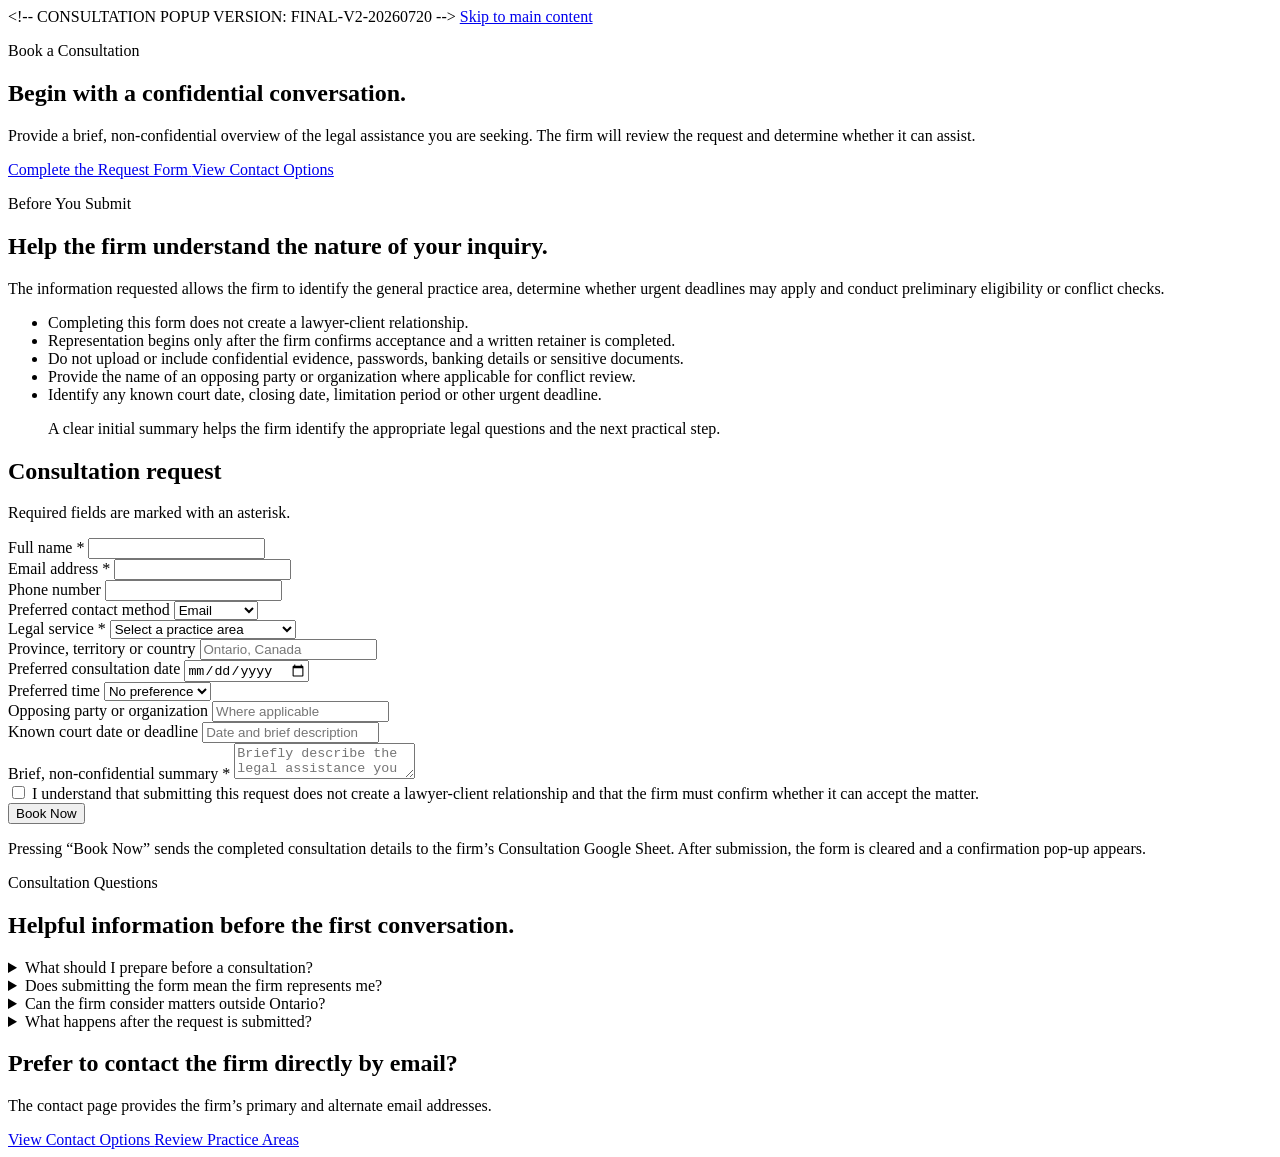
==== consultation.html @ ab26f342 "Add files via upload" ====
<!DOCTYPE html>

<html lang="en-CA">
<head>
<meta charset="utf-8"/>
<meta content="width=device-width, initial-scale=1, viewport-fit=cover" name="viewport"/>
<meta content="Request a legal consultation with Stevenson Legal Group LLP in Ontario, Canada." name="description"/>
<meta content="#ffffff" name="theme-color"/>
<title>
        Book a Consultation | Stevenson Legal Group LLP
    </title>
<link href="https://fonts.googleapis.com" rel="preconnect"/>
<link crossorigin="" href="https://fonts.gstatic.com" rel="preconnect"/>
<link href="https://fonts.googleapis.com/css2?family=Libre+Baskerville:wght@400;700&amp;family=Source+Sans+3:wght@400;500;600;700&amp;display=swap" rel="stylesheet"/>
<link href="assets/pages-final-v2.css" rel="stylesheet"/>
<script defer="" src="assets/pages-google-sheet-v1.js"></script>

&lt;!-- CONSULTATION POPUP VERSION: FINAL-V2-20260720 --&gt;</head>
<body>
<a class="skip-link" href="#main-content">
        Skip to main content
    </a>
<site-header active="consultation"></site-header>
<main id="main-content">
<section aria-labelledby="page-title" class="page-hero page-hero--consultation">
<div class="container page-hero__inner">
<div class="page-hero__content">
<p class="page-hero__kicker">
                        Book a Consultation
                    </p>
<h1 id="page-title">
                        Begin with a confidential conversation.
                    </h1>
<p class="page-hero__description">
                        Provide a brief, non-confidential overview of the legal
                        assistance you are seeking. The firm will review the
                        request and determine whether it can assist.
                    </p>
<div class="page-hero__actions">
<a class="button" href="#consultation-form-section">
                            Complete the Request Form
                        </a>
<a class="button button--outline" href="contact.html">
                            View Contact Options
                        </a>
</div>
</div>
</div>
</section>
<section class="section section--light" id="consultation-form-section">
<div class="container consultation-layout">
<aside class="consultation-information reveal">
<p class="eyebrow">
                        Before You Submit
                    </p>
<h2 class="section-title">
                        Help the firm understand the nature of your inquiry.
                    </h2>
<p>
                        The information requested allows the firm to identify
                        the general practice area, determine whether urgent
                        deadlines may apply and conduct preliminary
                        eligibility or conflict checks.
                    </p>
<ul class="consultation-list">
<li>
                            Completing this form does not create a
                            lawyer-client relationship.
                        </li>
<li>
                            Representation begins only after the firm confirms
                            acceptance and a written retainer is completed.
                        </li>
<li>
                            Do not upload or include confidential evidence,
                            passwords, banking details or sensitive documents.
                        </li>
<li>
                            Provide the name of an opposing party or
                            organization where applicable for conflict review.
                        </li>
<li>
                            Identify any known court date, closing date,
                            limitation period or other urgent deadline.
                        </li>
</ul>
<div class="quote-panel">
<blockquote>
                            A clear initial summary helps the firm identify
                            the appropriate legal questions and the next
                            practical step.
                        </blockquote>
</div>
</aside>
<div class="form-panel reveal">
<h2>
                        Consultation request
                    </h2>
<p class="form-intro">
                        Required fields are marked with an asterisk.
                    </p>
<form id="consultation-form" novalidate="">
<div class="form-grid">
<div class="form-field">
<label for="full-name">
                                    Full name
                                    <span class="required">*</span>
</label>
<input autocomplete="name" id="full-name" name="fullName" required="" type="text"/>
</div>
<div class="form-field">
<label for="email">
                                    Email address
                                    <span class="required">*</span>
</label>
<input autocomplete="email" id="email" name="email" required="" type="email"/>
</div>
<div class="form-field">
<label for="phone">Phone number</label>
<input autocomplete="tel" id="phone" name="phone" type="tel"/>
</div>
<div class="form-field">
<label for="contact-method">
                                    Preferred contact method
                                </label>
<select id="contact-method" name="contactMethod">
<option value="Email">
                                        Email
                                    </option>
<option value="Telephone">
                                        Telephone
                                    </option>
</select>
</div>
<div class="form-field">
<label for="service">
                                    Legal service
                                    <span class="required">*</span>
</label>
<select id="service" name="service" required="">
<option value="">
                                        Select a practice area
                                    </option>
<option value="Family &amp; Marriage Law">
                                        Family &amp; Marriage Law
                                    </option>
<option value="Criminal Defence">
                                        Criminal Defence
                                    </option>
<option value="Real Estate &amp; Property Law">
                                        Real Estate &amp; Property Law
                                    </option>
<option value="Civil Litigation">
                                        Civil Litigation
                                    </option>
<option value="Estate Planning">
                                        Estate Planning
                                    </option>
</select>
</div>
<div class="form-field">
<label for="location">
                                    Province, territory or country
                                </label>
<input autocomplete="country-name" id="location" name="location" placeholder="Ontario, Canada" type="text"/>
</div>
<div class="form-field">
<label for="preferred-date">
                                    Preferred consultation date
                                </label>
<input id="preferred-date" name="preferredDate" type="date"/>
</div>
<div class="form-field">
<label for="preferred-time">
                                    Preferred time
                                </label>
<select id="preferred-time" name="preferredTime">
<option value="No preference">
                                        No preference
                                    </option>
<option value="Morning">
                                        Morning
                                    </option>
<option value="Afternoon">
                                        Afternoon
                                    </option>
<option value="Evening">
                                        Evening
                                    </option>
</select>
</div>
<div class="form-field">
<label for="opposing-party">
                                    Opposing party or organization
                                </label>
<input id="opposing-party" name="opposingParty" placeholder="Where applicable" type="text"/>
</div>
<div class="form-field">
<label for="deadline">
                                    Known court date or deadline
                                </label>
<input id="deadline" name="deadline" placeholder="Date and brief description" type="text"/>
</div>
<div class="form-field form-field--full">
<label for="summary">
                                    Brief, non-confidential summary
                                    <span class="required">*</span>
</label>
<textarea id="summary" maxlength="1800" name="summary" placeholder="Briefly describe the legal assistance you are seeking. Do not include confidential documents, passwords, financial account details or sensitive evidence." required=""></textarea>
</div>
<div class="checkbox-field form-field--full">
<input id="consent" name="consent" required="" type="checkbox"/>
<label for="consent">
                                    I understand that submitting this request
                                    does not create a lawyer-client
                                    relationship and that the firm must confirm
                                    whether it can accept the matter.
                                </label>
</div>
</div>
<div class="form-actions">
<button class="button" type="submit">
                                Book Now
                            </button>

</div>
<p class="form-privacy">Pressing “Book Now” sends the completed consultation details to the firm’s Consultation Google Sheet. After submission, the form is cleared and a confirmation pop-up appears.</p>
</form>
</div>
</div>
</section>
<section class="section section--white">
<div class="container">
<p class="eyebrow">
                    Consultation Questions
                </p>
<h2 class="section-title">
                    Helpful information before the first conversation.
                </h2>
<div class="faq-list">
<details class="faq-item reveal">
<summary>
                            What should I prepare before a consultation?
                        </summary>
<p>
                            Prepare a short timeline of important events,
                            identify any urgent dates and gather the names of
                            the people or organizations involved. Do not send
                            confidential documents until the firm confirms
                            that it can receive them.
                        </p>
</details>
<details class="faq-item reveal">
<summary>
                            Does submitting the form mean the firm represents
                            me?
                        </summary>
<p>
                            No. A lawyer-client relationship is created only
                            after the firm completes the necessary review,
                            agrees to accept the matter and confirms the
                            relationship through an appropriate written
                            retainer.
                        </p>
</details>
<details class="faq-item reveal">
<summary>
                            Can the firm consider matters outside Ontario?
                        </summary>
<p>
                            Cross-border and international inquiries may be
                            considered. The ability to provide legal services
                            depends on the jurisdiction, the nature of the
                            matter and applicable licensing requirements.
                            Locally authorized counsel may be required.
                        </p>
</details>
<details class="faq-item reveal">
<summary>
                            What happens after the request is submitted?
                        </summary>
<p>
                            A confirmation pop-up appears and the completed fields are cleared so the form is ready for a new request.
                        </p>
</details>
</div>
</div>
</section>
<section class="section page-cta">
<div class="container page-cta__layout">
<div>
<h2>Prefer to contact the firm directly by email?</h2>
<p>The contact page provides the firm’s primary and alternate email addresses.</p>
</div>
<div class="page-cta__actions">
<a class="button button--light" href="contact.html">
                        View Contact Options
                    </a>
<a class="button button--outline" href="practice-areas.html">
                        Review Practice Areas
                    </a>
</div>
</div>
</section>
</main>
<site-footer></site-footer>
</body>
</html>
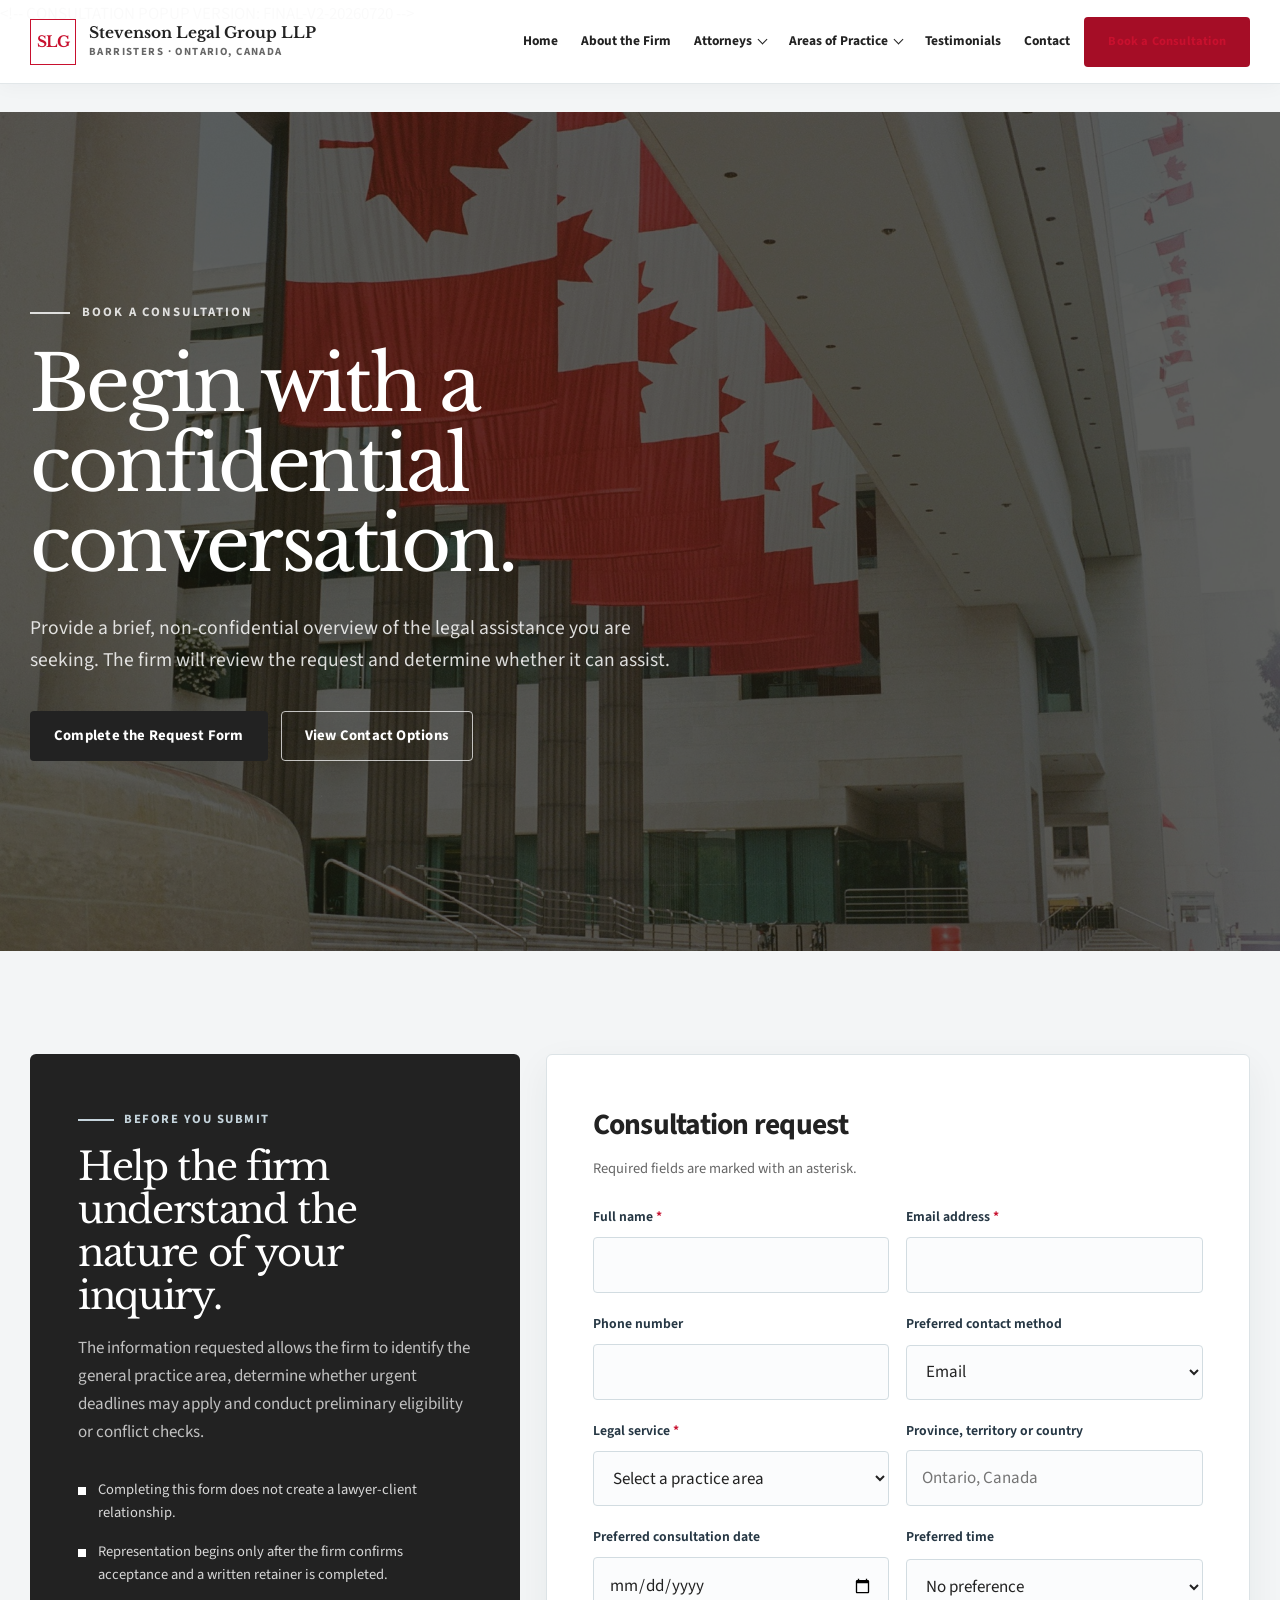
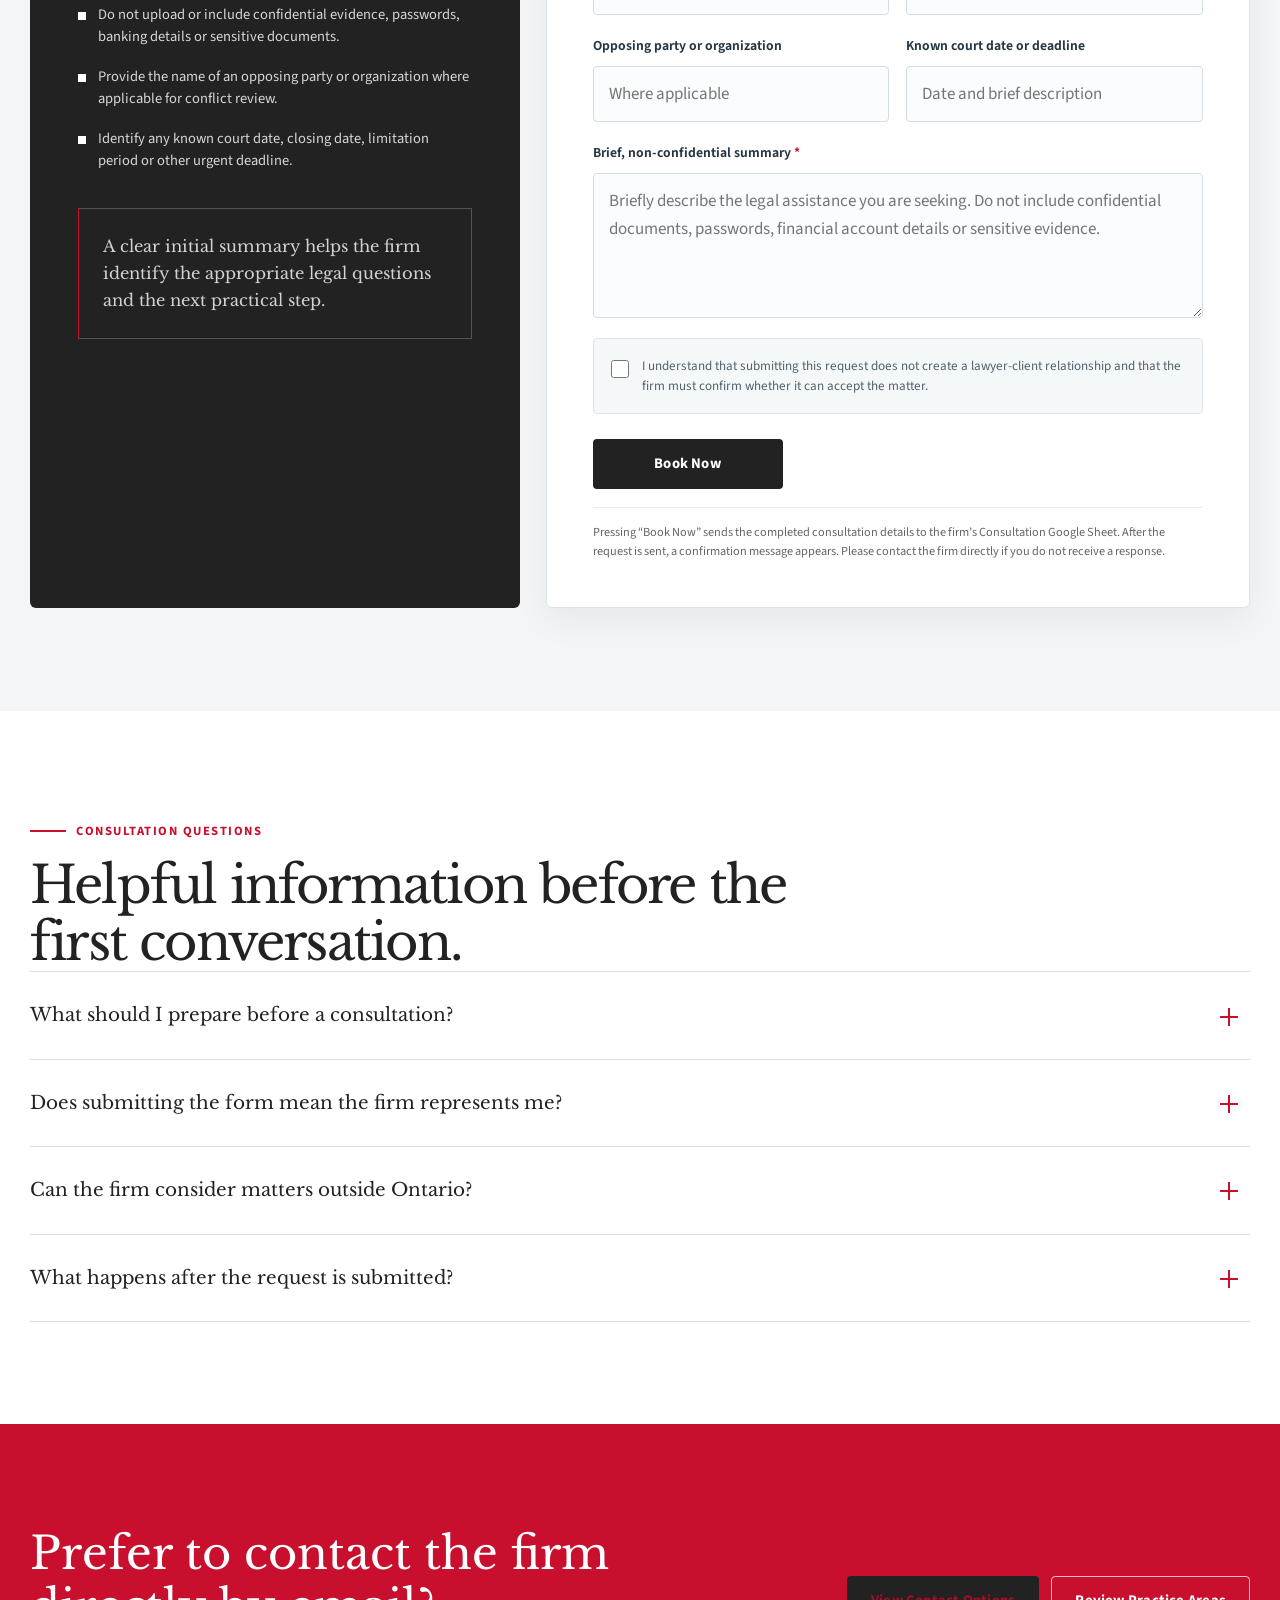
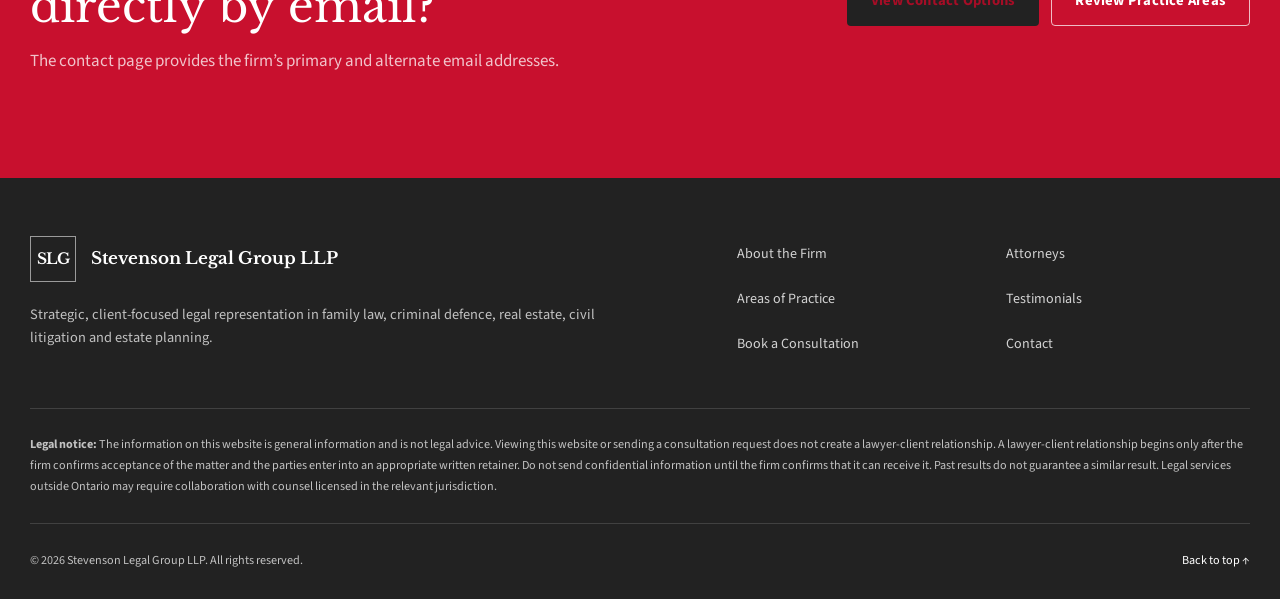
==== commit 6b6bba94: "Add files via upload" ====
--- a/consultation.html
+++ b/consultation.html
@@ -224,7 +224,7 @@
                             </button>
 
 </div>
-<p class="form-privacy">Pressing “Book Now” sends the completed consultation details to the firm’s Consultation Google Sheet. After submission, the form is cleared and a confirmation pop-up appears.</p>
+<p class="form-privacy">Pressing “Book Now” sends the completed consultation details to the firm’s Consultation Google Sheet. After the request is sent, a confirmation message appears. Please contact the firm directly if you do not receive a response.</p>
 </form>
 </div>
 </div>
--- a/assets/pages-final-v2.css
+++ b/assets/pages-final-v2.css
@@ -0,0 +1,2687 @@
+:root {
+    --paper: #ffffff;
+    --paper-light: #ffffff;
+    --white: #ffffff;
+    --ink: #222222;
+    --charcoal: #292929;
+    --charcoal-soft: #3a3a3a;
+    --muted: #666666;
+    --stone: #eeeeee;
+    --stone-light: #f5f5f5;
+    --burgundy: #c8102e;
+    --burgundy-dark: #a50d26;
+    --focus: #c8102e;
+    --header-height: 82px;
+    --container: 1180px;
+    --serif: "Libre Baskerville", Georgia, serif;
+    --sans: "Source Sans 3", Arial, sans-serif;
+}
+
+*,
+*::before,
+*::after {
+    box-sizing: border-box;
+}
+
+html {
+    scroll-behavior: smooth;
+    scroll-padding-top: calc(var(--header-height) + 20px);
+}
+
+body {
+    margin: 0;
+    background: var(--paper);
+    color: var(--ink);
+    font-family: var(--sans);
+    font-size: 17px;
+    line-height: 1.65;
+    text-rendering: optimizeLegibility;
+    -webkit-font-smoothing: antialiased;
+}
+
+body.menu-open {
+    overflow: hidden;
+}
+
+img {
+    display: block;
+    max-width: 100%;
+}
+
+button,
+input,
+select,
+textarea {
+    font: inherit;
+}
+
+button,
+summary,
+a {
+    -webkit-tap-highlight-color: transparent;
+}
+
+button {
+    cursor: pointer;
+}
+
+a {
+    color: inherit;
+}
+
+::selection {
+    background: var(--burgundy);
+    color: var(--white);
+}
+
+:focus-visible {
+    outline: 3px solid var(--focus);
+    outline-offset: 4px;
+}
+
+.skip-link {
+    position: fixed;
+    top: 12px;
+    left: 12px;
+    z-index: 5000;
+    padding: 10px 16px;
+    background: var(--white);
+    color: var(--ink);
+    border: 2px solid var(--burgundy);
+    transform: translateY(-160%);
+    transition: transform 180ms ease;
+}
+
+.skip-link:focus {
+    transform: translateY(0);
+}
+
+.container {
+    width: min(calc(100% - 40px), var(--container));
+    margin-inline: auto;
+}
+
+.section {
+    padding: 105px 0;
+}
+
+.section--light {
+    background: var(--paper-light);
+}
+
+.section--white {
+    background: var(--white);
+}
+
+.section--paper {
+    background: var(--paper);
+}
+
+.eyebrow {
+    display: inline-flex;
+    align-items: center;
+    gap: 10px;
+    margin: 0 0 18px;
+    color: var(--burgundy);
+    font-size: 0.79rem;
+    font-weight: 700;
+    letter-spacing: 0.14em;
+    line-height: 1.2;
+    text-transform: uppercase;
+}
+
+.eyebrow::before {
+    width: 36px;
+    height: 2px;
+    background: currentColor;
+    content: "";
+}
+
+.section-title {
+    max-width: 850px;
+    margin: 0;
+    font-family: var(--serif);
+    font-size: clamp(2.15rem, 4vw, 4.1rem);
+    font-weight: 400;
+    letter-spacing: -0.045em;
+    line-height: 1.12;
+}
+
+.section-intro {
+    max-width: 750px;
+    margin: 24px 0 0;
+    color: var(--muted);
+    font-size: 1.08rem;
+}
+
+.section-heading {
+    margin-bottom: 55px;
+}
+
+.button {
+    display: inline-flex;
+    min-height: 52px;
+    align-items: center;
+    justify-content: center;
+    gap: 10px;
+    padding: 13px 22px;
+    border: 1px solid transparent;
+    border-radius: 2px;
+    background: var(--burgundy);
+    color: var(--white);
+    font-size: 0.92rem;
+    font-weight: 700;
+    letter-spacing: 0.035em;
+    line-height: 1.2;
+    text-align: center;
+    text-decoration: none;
+    transition:
+        background-color 180ms ease,
+        border-color 180ms ease,
+        color 180ms ease,
+        transform 180ms ease;
+}
+
+.button:hover {
+    background: var(--burgundy-dark);
+    transform: translateY(-2px);
+}
+
+.button--light {
+    background: var(--white);
+    color: var(--burgundy-dark);
+}
+
+.button--light:hover {
+    background: var(--paper);
+    color: var(--burgundy-dark);
+}
+
+.button--dark {
+    background: var(--charcoal);
+    color: var(--white);
+}
+
+.button--dark:hover {
+    background: #111111;
+}
+
+.text-link {
+    display: inline-flex;
+    align-items: center;
+    gap: 8px;
+    color: var(--burgundy);
+    font-weight: 700;
+    text-decoration: none;
+}
+
+.text-link::after {
+    content: "→";
+    transition: transform 180ms ease;
+}
+
+.text-link:hover::after {
+    transform: translateX(4px);
+}
+
+/* Header */
+
+.site-header {
+    position: fixed;
+    inset: 0 0 auto;
+    z-index: 1000;
+    height: var(--header-height);
+    background: rgba(255, 255, 255, 0.98);
+    border-bottom: 1px solid rgba(30, 31, 29, 0.12);
+}
+
+.header-inner {
+    display: flex;
+    height: 100%;
+    align-items: center;
+    justify-content: space-between;
+    gap: 30px;
+}
+
+.brand {
+    display: inline-flex;
+    min-width: 250px;
+    align-items: center;
+    gap: 13px;
+    color: var(--ink);
+    text-decoration: none;
+}
+
+.brand-mark {
+    display: grid;
+    width: 46px;
+    height: 46px;
+    flex: 0 0 auto;
+    place-items: center;
+    border: 1px solid var(--burgundy);
+    color: var(--burgundy);
+    font-family: var(--serif);
+    font-size: 0.95rem;
+    font-weight: 700;
+    letter-spacing: -0.06em;
+}
+
+.brand-copy {
+    display: grid;
+    line-height: 1.1;
+}
+
+.brand-name {
+    font-family: var(--serif);
+    font-size: 0.96rem;
+    font-weight: 700;
+}
+
+.brand-type {
+    margin-top: 5px;
+    color: var(--muted);
+    font-size: 0.68rem;
+    font-weight: 700;
+    letter-spacing: 0.13em;
+    text-transform: uppercase;
+}
+
+.primary-nav {
+    display: flex;
+    align-items: center;
+    gap: 5px;
+}
+
+.nav-link,
+.nav-dropdown > summary {
+    position: relative;
+    display: flex;
+    min-height: 44px;
+    align-items: center;
+    gap: 7px;
+    padding: 10px 9px;
+    border: 0;
+    color: var(--charcoal);
+    font-size: 0.84rem;
+    font-weight: 700;
+    line-height: 1.2;
+    text-decoration: none;
+    white-space: nowrap;
+    list-style: none;
+}
+
+.nav-link::after,
+.nav-dropdown.is-active > summary::before {
+    position: absolute;
+    right: 9px;
+    bottom: 4px;
+    left: 9px;
+    height: 2px;
+    background: var(--burgundy);
+    content: "";
+    transform: scaleX(0);
+    transform-origin: left;
+    transition: transform 180ms ease;
+}
+
+.nav-link:hover::after,
+.nav-link.is-active::after,
+.nav-dropdown.is-active > summary::before {
+    transform: scaleX(1);
+}
+
+.nav-dropdown {
+    position: relative;
+}
+
+.nav-dropdown > summary {
+    cursor: pointer;
+}
+
+.nav-dropdown > summary::-webkit-details-marker {
+    display: none;
+}
+
+.nav-dropdown > summary::after {
+    width: 7px;
+    height: 7px;
+    margin-top: -4px;
+    border-right: 1.5px solid currentColor;
+    border-bottom: 1.5px solid currentColor;
+    content: "";
+    transform: rotate(45deg);
+    transition: transform 180ms ease;
+}
+
+.nav-dropdown[open] > summary::after {
+    margin-top: 4px;
+    transform: rotate(225deg);
+}
+
+.dropdown-menu {
+    position: absolute;
+    top: calc(100% + 10px);
+    left: 0;
+    width: 290px;
+    padding: 10px;
+    background: var(--white);
+    border: 1px solid var(--stone);
+    box-shadow: 0 20px 45px rgba(25, 25, 23, 0.14);
+}
+
+.dropdown-menu--wide {
+    width: 320px;
+}
+
+.dropdown-menu a {
+    display: block;
+    padding: 12px 13px;
+    border-bottom: 1px solid var(--stone-light);
+    color: var(--ink);
+    font-size: 0.9rem;
+    font-weight: 600;
+    line-height: 1.35;
+    text-decoration: none;
+}
+
+.dropdown-menu a:last-child {
+    border-bottom: 0;
+}
+
+.dropdown-menu a:hover {
+    background: var(--paper);
+    color: var(--burgundy);
+}
+
+.header-cta {
+    min-height: 44px;
+    padding: 11px 15px;
+    font-size: 0.78rem;
+}
+
+.menu-toggle {
+    display: none;
+    width: 46px;
+    height: 46px;
+    place-items: center;
+    padding: 0;
+    border: 1px solid var(--stone);
+    background: transparent;
+    color: var(--ink);
+}
+
+.menu-toggle-lines,
+.menu-toggle-lines::before,
+.menu-toggle-lines::after {
+    display: block;
+    width: 21px;
+    height: 2px;
+    background: currentColor;
+    content: "";
+    transition: transform 180ms ease;
+}
+
+.menu-toggle-lines {
+    position: relative;
+}
+
+.menu-toggle-lines::before {
+    position: absolute;
+    top: -7px;
+}
+
+.menu-toggle-lines::after {
+    position: absolute;
+    top: 7px;
+}
+
+.menu-toggle[aria-expanded="true"] .menu-toggle-lines {
+    background: transparent;
+}
+
+.menu-toggle[aria-expanded="true"] .menu-toggle-lines::before {
+    transform: translateY(7px) rotate(45deg);
+}
+
+.menu-toggle[aria-expanded="true"] .menu-toggle-lines::after {
+    transform: translateY(-7px) rotate(-45deg);
+}
+
+/* Interior hero */
+
+.subhero {
+    position: relative;
+    min-height: 610px;
+    margin-top: var(--header-height);
+    overflow: hidden;
+    background: var(--charcoal);
+    color: var(--white);
+}
+
+.subhero::before {
+    position: absolute;
+    inset: 0;
+    background-image: var(--hero-image);
+    background-position: center;
+    background-size: cover;
+    content: "";
+}
+
+.subhero-overlay {
+    position: absolute;
+    inset: 0;
+    background: rgba(23, 24, 22, 0.68);
+}
+
+.subhero-inner {
+    position: relative;
+    z-index: 2;
+    display: flex;
+    min-height: 610px;
+    align-items: flex-end;
+    padding-top: 120px;
+    padding-bottom: 85px;
+}
+
+.subhero-content {
+    max-width: 910px;
+}
+
+.hero-eyebrow {
+    display: flex;
+    align-items: center;
+    gap: 12px;
+    margin: 0 0 22px;
+    color: rgba(255, 255, 255, 0.82);
+    font-size: 0.82rem;
+    font-weight: 700;
+    letter-spacing: 0.16em;
+    text-transform: uppercase;
+}
+
+.hero-eyebrow::before {
+    width: 40px;
+    height: 2px;
+    background: var(--white);
+    content: "";
+}
+
+.subhero h1 {
+    margin: 0;
+    font-family: var(--serif);
+    font-size: clamp(2.9rem, 6.5vw, 6rem);
+    font-weight: 400;
+    letter-spacing: -0.055em;
+    line-height: 1.04;
+}
+
+.subhero-intro {
+    max-width: 760px;
+    margin: 28px 0 0;
+    color: rgba(255, 255, 255, 0.84);
+    font-size: clamp(1.03rem, 2vw, 1.25rem);
+}
+
+/* Main content */
+
+.content-split,
+.profile-layout,
+.attorney-overview,
+.practice-detail-layout,
+.consultation-page-layout,
+.contact-page-layout {
+    display: grid;
+    grid-template-columns: minmax(0, 0.92fr) minmax(0, 1.08fr);
+    align-items: start;
+    gap: clamp(50px, 8vw, 100px);
+}
+
+.content-image img {
+    width: 100%;
+    min-height: 650px;
+    object-fit: cover;
+}
+
+.prose p {
+    color: var(--muted);
+}
+
+.prose .lead {
+    color: var(--ink);
+    font-family: var(--serif);
+    font-size: 1.25rem;
+    line-height: 1.72;
+}
+
+.prose > .button {
+    margin-top: 18px;
+}
+
+.profile-role {
+    color: var(--burgundy) !important;
+    font-size: 0.82rem;
+    font-weight: 700;
+    letter-spacing: 0.13em;
+    text-transform: uppercase;
+}
+
+.feature-grid {
+    display: grid;
+    grid-template-columns: repeat(3, 1fr);
+    border-top: 1px solid var(--stone);
+    border-left: 1px solid var(--stone);
+}
+
+.feature-card {
+    min-height: 280px;
+    padding: 32px;
+    border-right: 1px solid var(--stone);
+    border-bottom: 1px solid var(--stone);
+    background: var(--white);
+}
+
+.feature-number {
+    display: block;
+    margin-bottom: 50px;
+    color: var(--burgundy);
+    font-family: var(--serif);
+}
+
+.feature-card h3 {
+    margin: 0 0 13px;
+    font-family: var(--serif);
+    font-size: 1.2rem;
+}
+
+.feature-card p {
+    margin: 0;
+    color: var(--muted);
+    font-size: 0.93rem;
+}
+
+.two-column-copy {
+    display: grid;
+    grid-template-columns: minmax(0, 1.05fr) minmax(320px, 0.7fr);
+    gap: clamp(50px, 9vw, 120px);
+    align-items: start;
+}
+
+.statement-panel {
+    padding: 38px;
+    background: var(--burgundy);
+    color: var(--white);
+}
+
+.statement-panel--dark {
+    background: var(--charcoal);
+}
+
+.statement-label,
+.contact-method-label {
+    display: block;
+    margin-bottom: 20px;
+    color: rgba(255, 255, 255, 0.68);
+    font-size: 0.72rem;
+    font-weight: 700;
+    letter-spacing: 0.12em;
+    text-transform: uppercase;
+}
+
+.statement-panel h3 {
+    margin: 0 0 18px;
+    font-family: var(--serif);
+    font-size: 1.65rem;
+    font-weight: 400;
+    line-height: 1.45;
+}
+
+.statement-panel p {
+    color: rgba(255, 255, 255, 0.76);
+}
+
+.statement-panel .button {
+    margin-top: 14px;
+}
+
+.audience-grid {
+    display: grid;
+    grid-template-columns: repeat(3, 1fr);
+    border-top: 1px solid var(--stone);
+    border-left: 1px solid var(--stone);
+}
+
+.audience-card {
+    min-height: 235px;
+    padding: 32px;
+    border-right: 1px solid var(--stone);
+    border-bottom: 1px solid var(--stone);
+}
+
+.audience-card h3 {
+    margin: 0 0 15px;
+    font-family: var(--serif);
+    font-size: 1.3rem;
+}
+
+.audience-card p {
+    margin: 0;
+    color: var(--muted);
+}
+
+.attorney-overview-image img {
+    width: 100%;
+    min-height: 680px;
+    object-fit: cover;
+    object-position: center top;
+}
+
+.profile-gallery {
+    position: relative;
+    min-height: 760px;
+}
+
+.profile-primary {
+    width: 88%;
+    height: 680px;
+    object-fit: cover;
+    object-position: center top;
+}
+
+.profile-secondary {
+    position: absolute;
+    right: 0;
+    bottom: 0;
+    width: 46%;
+    height: 310px;
+    border: 10px solid var(--paper-light);
+    object-fit: cover;
+    object-position: center top;
+}
+
+/* Practices */
+
+.practice-overview-grid {
+    display: grid;
+    gap: 22px;
+}
+
+.practice-overview-card {
+    display: grid;
+    grid-template-columns: 360px minmax(0, 1fr);
+    min-height: 310px;
+    border: 1px solid var(--stone);
+    background: var(--white);
+}
+
+.practice-card-image {
+    overflow: hidden;
+}
+
+.practice-card-image img {
+    width: 100%;
+    height: 100%;
+    min-height: 310px;
+    object-fit: cover;
+    transition: transform 300ms ease;
+}
+
+.practice-card-image:hover img {
+    transform: scale(1.025);
+}
+
+.practice-card-content {
+    align-self: center;
+    padding: 40px 48px;
+}
+
+.practice-card-number {
+    display: block;
+    margin-bottom: 15px;
+    color: var(--burgundy);
+    font-size: 0.73rem;
+    font-weight: 700;
+    letter-spacing: 0.12em;
+    text-transform: uppercase;
+}
+
+.practice-card-content h2 {
+    margin: 0 0 14px;
+    font-family: var(--serif);
+    font-size: clamp(1.7rem, 3vw, 2.55rem);
+    font-weight: 400;
+}
+
+.practice-card-content h2 a {
+    text-decoration: none;
+}
+
+.practice-card-content h2 a:hover {
+    color: var(--burgundy);
+}
+
+.practice-card-content p {
+    max-width: 690px;
+    margin: 0 0 22px;
+    color: var(--muted);
+}
+
+.practice-detail-layout {
+    grid-template-columns: minmax(0, 1.1fr) minmax(320px, 0.65fr);
+}
+
+.service-list-panel {
+    padding: 35px;
+    background: var(--charcoal);
+    color: var(--white);
+}
+
+.service-list-panel .statement-label {
+    margin-bottom: 25px;
+}
+
+.service-list-panel ul {
+    display: grid;
+    gap: 11px;
+    margin: 0 0 30px;
+    padding-left: 20px;
+    color: rgba(255, 255, 255, 0.78);
+}
+
+/* FAQ */
+
+.faq-list {
+    border-top: 1px solid var(--stone);
+}
+
+.faq-item {
+    border-bottom: 1px solid var(--stone);
+}
+
+.faq-item summary {
+    position: relative;
+    padding: 28px 55px 28px 0;
+    cursor: pointer;
+    font-family: var(--serif);
+    font-size: 1.15rem;
+    list-style: none;
+}
+
+.faq-item summary::-webkit-details-marker {
+    display: none;
+}
+
+.faq-item summary::before,
+.faq-item summary::after {
+    position: absolute;
+    top: 50%;
+    right: 12px;
+    width: 18px;
+    height: 2px;
+    background: var(--burgundy);
+    content: "";
+}
+
+.faq-item summary::after {
+    transform: rotate(90deg);
+}
+
+.faq-item[open] summary::after {
+    transform: rotate(0);
+}
+
+.faq-answer {
+    max-width: 850px;
+    padding: 0 55px 28px 0;
+}
+
+.faq-answer p {
+    margin: 0;
+    color: var(--muted);
+}
+
+/* Testimonials */
+
+.notice-panel {
+    max-width: 900px;
+    margin-bottom: 45px;
+    padding: 25px 28px;
+    border-left: 4px solid var(--burgundy);
+    background: var(--white);
+}
+
+.notice-panel strong {
+    display: block;
+    margin-bottom: 8px;
+    font-family: var(--serif);
+    font-size: 1.15rem;
+}
+
+.notice-panel p {
+    margin: 0;
+    color: var(--muted);
+}
+
+.testimonial-page-grid {
+    display: grid;
+    grid-template-columns: repeat(3, 1fr);
+    border-top: 1px solid var(--stone);
+    border-left: 1px solid var(--stone);
+}
+
+.testimonial-card {
+    display: flex;
+    min-height: 340px;
+    flex-direction: column;
+    justify-content: space-between;
+    padding: 32px;
+    border-right: 1px solid var(--stone);
+    border-bottom: 1px solid var(--stone);
+    background: var(--white);
+}
+
+.testimonial-card:nth-child(even) {
+    background: var(--paper);
+}
+
+.quote-mark {
+    color: var(--burgundy);
+    font-family: var(--serif);
+    font-size: 4rem;
+    line-height: 0.8;
+}
+
+.testimonial-card blockquote {
+    margin: 26px 0 35px;
+    color: var(--charcoal-soft);
+    font-family: var(--serif);
+    font-size: 1.02rem;
+    line-height: 1.75;
+}
+
+.testimonial-card footer strong {
+    display: block;
+}
+
+.testimonial-card footer span {
+    display: block;
+    margin-top: 4px;
+    color: var(--muted);
+    font-size: 0.72rem;
+    letter-spacing: 0.055em;
+    text-transform: uppercase;
+}
+
+/* Consultation */
+
+.consultation-page-layout {
+    grid-template-columns: minmax(320px, 0.7fr) minmax(0, 1.15fr);
+}
+
+.consultation-information {
+    padding-right: 20px;
+}
+
+.consultation-information > p {
+    color: var(--muted);
+}
+
+.check-list {
+    display: grid;
+    gap: 15px;
+    margin: 33px 0;
+    padding: 0;
+    list-style: none;
+}
+
+.check-list li {
+    display: grid;
+    grid-template-columns: 9px 1fr;
+    gap: 13px;
+    color: var(--charcoal-soft);
+}
+
+.check-list li::before {
+    width: 8px;
+    height: 8px;
+    margin-top: 9px;
+    background: var(--burgundy);
+    content: "";
+}
+
+.contact-mini-panel {
+    padding: 25px;
+    background: var(--charcoal);
+    color: var(--white);
+}
+
+.contact-mini-panel strong {
+    display: block;
+    margin-bottom: 8px;
+    font-family: var(--serif);
+}
+
+.contact-mini-panel a {
+    color: rgba(255, 255, 255, 0.82);
+    text-underline-offset: 4px;
+}
+
+.consultation-form-card {
+    padding: 55px;
+    background: var(--white);
+    border: 1px solid var(--stone);
+}
+
+.consultation-form-card > h2 {
+    margin: 0 0 8px;
+    font-family: var(--serif);
+    font-size: 2rem;
+    font-weight: 400;
+}
+
+.consultation-form-card > p {
+    margin: 0 0 30px;
+    color: var(--muted);
+}
+
+.form-grid {
+    display: grid;
+    grid-template-columns: repeat(2, 1fr);
+    gap: 21px;
+}
+
+.form-field {
+    display: grid;
+    gap: 7px;
+}
+
+.form-field--full {
+    grid-column: 1 / -1;
+}
+
+.form-field label {
+    color: var(--charcoal);
+    font-size: 0.83rem;
+    font-weight: 700;
+}
+
+.required {
+    color: var(--burgundy);
+}
+
+.form-field input,
+.form-field select,
+.form-field textarea {
+    width: 100%;
+    min-height: 52px;
+    padding: 12px 14px;
+    border: 1px solid #e5e5e5;
+    border-radius: 0;
+    background: var(--white);
+    color: var(--ink);
+}
+
+.form-field textarea {
+    min-height: 165px;
+    resize: vertical;
+}
+
+.form-field input:focus,
+.form-field select:focus,
+.form-field textarea:focus {
+    border-color: var(--burgundy);
+    outline: 2px solid rgba(121, 45, 60, 0.16);
+}
+
+.checkbox-field {
+    display: grid;
+    grid-template-columns: 20px 1fr;
+    gap: 11px;
+    align-items: start;
+}
+
+.checkbox-field input {
+    width: 18px;
+    height: 18px;
+    margin: 4px 0 0;
+    accent-color: var(--burgundy);
+}
+
+.checkbox-field label {
+    color: var(--muted);
+    font-size: 0.82rem;
+}
+
+.form-actions {
+    display: flex;
+    align-items: center;
+    gap: 18px;
+    margin-top: 28px;
+}
+
+.form-status {
+    min-height: 24px;
+    color: var(--burgundy);
+    font-size: 0.84rem;
+    font-weight: 600;
+}
+
+.form-privacy {
+    margin: 18px 0 0 !important;
+    color: var(--muted);
+    font-size: 0.77rem;
+}
+
+/* Contact */
+
+.contact-page-layout {
+    grid-template-columns: minmax(0, 0.75fr) minmax(0, 1.25fr);
+}
+
+.contact-methods {
+    display: grid;
+    grid-template-columns: repeat(2, 1fr);
+    border-top: 1px solid var(--stone);
+    border-left: 1px solid var(--stone);
+}
+
+.contact-method-card {
+    min-height: 285px;
+    padding: 31px;
+    border-right: 1px solid var(--stone);
+    border-bottom: 1px solid var(--stone);
+    background: var(--white);
+}
+
+.contact-method-card:nth-child(2),
+.contact-method-card:nth-child(3) {
+    background: var(--paper);
+}
+
+.contact-method-label {
+    color: var(--burgundy);
+}
+
+.contact-method-card h3 {
+    margin: 0 0 13px;
+    font-family: var(--serif);
+    font-size: 1.27rem;
+    font-weight: 400;
+    overflow-wrap: anywhere;
+}
+
+.contact-method-card p {
+    margin: 0 0 24px;
+    color: var(--muted);
+}
+
+.contact-email {
+    font-size: 1rem !important;
+}
+
+/* CTA */
+
+.page-cta {
+    padding: 65px 0;
+    background: var(--burgundy);
+    color: var(--white);
+}
+
+.page-cta-inner {
+    display: flex;
+    align-items: center;
+    justify-content: space-between;
+    gap: 60px;
+}
+
+.page-cta-label {
+    margin: 0 0 9px;
+    color: rgba(255, 255, 255, 0.65);
+    font-size: 0.73rem;
+    font-weight: 700;
+    letter-spacing: 0.12em;
+    text-transform: uppercase;
+}
+
+.page-cta h2 {
+    max-width: 760px;
+    margin: 0;
+    font-family: var(--serif);
+    font-size: clamp(1.85rem, 3.5vw, 3.2rem);
+    font-weight: 400;
+    line-height: 1.2;
+}
+
+.page-cta p {
+    max-width: 720px;
+    margin: 13px 0 0;
+    color: rgba(255, 255, 255, 0.75);
+}
+
+/* Footer */
+
+.site-footer {
+    padding: 58px 0 28px;
+    background: #222222;
+    color: rgba(255, 255, 255, 0.72);
+}
+
+.footer-top {
+    display: grid;
+    grid-template-columns: 1.1fr 0.9fr;
+    gap: 80px;
+    padding-bottom: 45px;
+}
+
+.footer-brand {
+    display: flex;
+    align-items: center;
+    gap: 15px;
+    color: var(--white);
+}
+
+.footer-brand .brand-mark {
+    border-color: rgba(255, 255, 255, 0.55);
+    color: var(--white);
+}
+
+.footer-brand strong {
+    font-family: var(--serif);
+    font-size: 1.05rem;
+}
+
+.footer-description {
+    max-width: 600px;
+    margin: 21px 0 0;
+    font-size: 0.9rem;
+}
+
+.footer-links {
+    display: grid;
+    grid-template-columns: repeat(2, 1fr);
+    gap: 8px 24px;
+    align-content: start;
+}
+
+.footer-links a {
+    padding: 7px 0;
+    color: rgba(255, 255, 255, 0.8);
+    font-size: 0.88rem;
+    text-decoration: none;
+}
+
+.footer-links a:hover {
+    color: var(--white);
+    text-decoration: underline;
+    text-underline-offset: 4px;
+}
+
+.footer-disclaimer {
+    padding: 26px 0;
+    border-top: 1px solid rgba(255, 255, 255, 0.14);
+    border-bottom: 1px solid rgba(255, 255, 255, 0.14);
+    font-size: 0.76rem;
+    line-height: 1.7;
+}
+
+.footer-bottom {
+    display: flex;
+    align-items: center;
+    justify-content: space-between;
+    gap: 25px;
+    padding-top: 27px;
+    font-size: 0.76rem;
+}
+
+.back-to-top {
+    color: var(--white);
+    text-decoration: none;
+}
+
+/* Toast and reveal */
+
+.toast {
+    position: fixed;
+    right: 22px;
+    bottom: 22px;
+    z-index: 3000;
+    max-width: min(390px, calc(100% - 44px));
+    padding: 14px 18px;
+    background: var(--charcoal);
+    color: var(--white);
+    box-shadow: 0 15px 40px rgba(0, 0, 0, 0.25);
+    font-size: 0.88rem;
+    opacity: 0;
+    pointer-events: none;
+    transform: translateY(15px);
+    transition: opacity 180ms ease, transform 180ms ease;
+}
+
+.toast.is-visible {
+    opacity: 1;
+    transform: translateY(0);
+}
+
+.reveal {
+    opacity: 0;
+    transform: translateY(22px);
+    transition: opacity 650ms ease, transform 650ms ease;
+}
+
+.reveal.is-visible {
+    opacity: 1;
+    transform: translateY(0);
+}
+
+/* Responsive */
+
+@media (max-width: 1100px) {
+    :root {
+        --header-height: 74px;
+    }
+
+    .brand {
+        min-width: 225px;
+    }
+
+    .brand-name {
+        font-size: 0.88rem;
+    }
+
+    .primary-nav {
+        position: fixed;
+        top: var(--header-height);
+        right: 0;
+        bottom: 0;
+        width: min(390px, 100%);
+        display: block;
+        padding: 24px;
+        overflow-y: auto;
+        background: var(--paper-light);
+        border-left: 1px solid var(--stone);
+        transform: translateX(105%);
+        transition: transform 220ms ease;
+    }
+
+    .primary-nav.is-open {
+        transform: translateX(0);
+    }
+
+    .nav-link,
+    .nav-dropdown > summary {
+        width: 100%;
+        min-height: 52px;
+        justify-content: space-between;
+        padding: 14px 4px;
+        border-bottom: 1px solid var(--stone);
+        font-size: 0.96rem;
+    }
+
+    .nav-link::after,
+    .nav-dropdown.is-active > summary::before {
+        display: none;
+    }
+
+    .nav-dropdown {
+        width: 100%;
+    }
+
+    .dropdown-menu,
+    .dropdown-menu--wide {
+        position: static;
+        width: 100%;
+        padding: 8px 0 16px 14px;
+        border: 0;
+        border-bottom: 1px solid var(--stone);
+        background: transparent;
+        box-shadow: none;
+    }
+
+    .dropdown-menu a {
+        padding: 11px 8px;
+    }
+
+    .header-cta {
+        width: 100%;
+        margin-top: 20px;
+    }
+
+    .menu-toggle {
+        display: grid;
+    }
+
+    .content-split,
+    .profile-layout,
+    .attorney-overview,
+    .practice-detail-layout,
+    .consultation-page-layout,
+    .contact-page-layout {
+        grid-template-columns: 1fr;
+    }
+
+    .content-image img,
+    .attorney-overview-image img {
+        min-height: 560px;
+    }
+
+    .feature-grid,
+    .testimonial-page-grid {
+        grid-template-columns: repeat(2, 1fr);
+    }
+
+    .practice-overview-card {
+        grid-template-columns: 290px minmax(0, 1fr);
+    }
+
+    .two-column-copy {
+        grid-template-columns: 1fr;
+    }
+
+    .consultation-information {
+        padding-right: 0;
+    }
+}
+
+@media (max-width: 760px) {
+    body {
+        font-size: 16px;
+    }
+
+    .container {
+        width: min(calc(100% - 28px), var(--container));
+    }
+
+    .section {
+        padding: 75px 0;
+    }
+
+    .brand {
+        min-width: 0;
+    }
+
+    .brand-mark {
+        width: 42px;
+        height: 42px;
+    }
+
+    .brand-name {
+        font-size: 0.8rem;
+    }
+
+    .brand-type {
+        display: none;
+    }
+
+    .subhero,
+    .subhero-inner {
+        min-height: 570px;
+    }
+
+    .subhero-inner {
+        padding-bottom: 65px;
+    }
+
+    .subhero h1 {
+        font-size: clamp(2.7rem, 12vw, 4.5rem);
+    }
+
+    .content-image img,
+    .attorney-overview-image img {
+        min-height: 440px;
+    }
+
+    .feature-grid,
+    .audience-grid,
+    .testimonial-page-grid,
+    .contact-methods {
+        grid-template-columns: 1fr;
+    }
+
+    .feature-card {
+        min-height: 235px;
+    }
+
+    .profile-gallery {
+        min-height: 620px;
+    }
+
+    .profile-primary {
+        width: 100%;
+        height: 555px;
+    }
+
+    .profile-secondary {
+        right: 12px;
+        width: 48%;
+        height: 240px;
+        border-width: 7px;
+    }
+
+    .practice-overview-card {
+        grid-template-columns: 1fr;
+    }
+
+    .practice-card-image img {
+        min-height: 230px;
+        max-height: 260px;
+    }
+
+    .practice-card-content {
+        padding: 28px 25px 34px;
+    }
+
+    .consultation-form-card {
+        padding: 34px 22px;
+    }
+
+    .form-grid {
+        grid-template-columns: 1fr;
+    }
+
+    .form-field--full {
+        grid-column: auto;
+    }
+
+    .form-actions {
+        display: grid;
+    }
+
+    .form-actions .button {
+        width: 100%;
+    }
+
+    .page-cta-inner {
+        display: grid;
+    }
+
+    .page-cta .button {
+        width: 100%;
+    }
+
+    .footer-top {
+        grid-template-columns: 1fr;
+        gap: 40px;
+    }
+
+    .footer-links {
+        grid-template-columns: 1fr;
+    }
+
+    .footer-bottom {
+        display: grid;
+    }
+}
+
+@media (prefers-reduced-motion: reduce) {
+    html {
+        scroll-behavior: auto;
+    }
+
+    *,
+    *::before,
+    *::after {
+        scroll-behavior: auto !important;
+        transition-duration: 0.01ms !important;
+        animation-duration: 0.01ms !important;
+        animation-iteration-count: 1 !important;
+    }
+
+    .reveal {
+        opacity: 1;
+        transform: none;
+    }
+}
+
+/* =========================================================
+   Updated standalone page system
+   ========================================================= */
+
+.section--dark {
+    background: var(--charcoal);
+    color: var(--white);
+}
+
+.section--dark .eyebrow,
+.section--dark .section-intro {
+    color: rgba(255, 255, 255, 0.72);
+}
+
+.page-hero {
+    position: relative;
+    min-height: 620px;
+    margin-top: var(--header-height);
+    overflow: hidden;
+    background-color: var(--charcoal);
+    background-position: center;
+    background-size: cover;
+    color: var(--white);
+}
+
+.page-hero::before {
+    position: absolute;
+    inset: 0;
+    background-position: center;
+    background-size: cover;
+    content: "";
+}
+
+.page-hero--contact::before {
+    background-image: url("modern-courthouse.jpg");
+}
+
+.page-hero--testimonials::before {
+    background-image: url("law-library-glass.jpg");
+}
+
+.page-hero--consultation::before {
+    background-image: url("marble-stairs.jpg");
+}
+
+.page-hero--practice::before {
+    background-image: url("courthouse-columns.jpg");
+}
+
+.page-hero--attorneys::before {
+    background-image: url("jeanette-desk.jpg");
+    background-position: center 28%;
+}
+
+.page-hero::after {
+    position: absolute;
+    inset: 0;
+    background: rgba(20, 21, 19, 0.68);
+    content: "";
+}
+
+.page-hero__inner {
+    position: relative;
+    z-index: 2;
+    display: flex;
+    min-height: 620px;
+    align-items: center;
+    padding: 100px 0;
+}
+
+.page-hero__content {
+    max-width: 850px;
+}
+
+.page-hero__kicker {
+    display: flex;
+    align-items: center;
+    gap: 12px;
+    margin: 0 0 22px;
+    color: rgba(255, 255, 255, 0.82);
+    font-size: 0.8rem;
+    font-weight: 700;
+    letter-spacing: 0.15em;
+    text-transform: uppercase;
+}
+
+.page-hero__kicker::before {
+    width: 40px;
+    height: 2px;
+    background: currentColor;
+    content: "";
+}
+
+.page-hero h1 {
+    max-width: 900px;
+    margin: 0;
+    font-family: var(--serif);
+    font-size: clamp(3rem, 6vw, 6rem);
+    font-weight: 400;
+    letter-spacing: -0.055em;
+    line-height: 1.04;
+}
+
+.page-hero__description {
+    max-width: 720px;
+    margin: 27px 0 0;
+    color: rgba(255, 255, 255, 0.84);
+    font-size: clamp(1.03rem, 2vw, 1.22rem);
+}
+
+.page-hero__actions {
+    display: flex;
+    flex-wrap: wrap;
+    gap: 13px;
+    margin-top: 35px;
+}
+
+.button--outline {
+    border-color: rgba(255, 255, 255, 0.72);
+    background: transparent;
+    color: var(--white);
+}
+
+.button--outline:hover {
+    border-color: var(--white);
+    background: var(--white);
+    color: var(--ink);
+}
+
+/* Shared cards and structured content */
+
+.feature-grid {
+    grid-template-columns: repeat(4, 1fr);
+}
+
+.feature-card {
+    min-height: 250px;
+}
+
+.feature-card__number,
+.expectation-card > span {
+    display: block;
+    margin-bottom: 42px;
+    color: var(--burgundy);
+    font-family: var(--serif);
+    font-size: 0.9rem;
+}
+
+.feature-card h3,
+.expectation-card h3,
+.matter-card h3 {
+    margin: 0 0 12px;
+    font-family: var(--serif);
+    font-size: 1.18rem;
+    font-weight: 400;
+}
+
+.feature-card p,
+.expectation-card p,
+.matter-card p {
+    margin: 0;
+    color: var(--muted);
+    font-size: 0.92rem;
+}
+
+.section--dark .expectation-card p {
+    color: rgba(255, 255, 255, 0.68);
+}
+
+.expectation-grid {
+    display: grid;
+    grid-template-columns: repeat(3, 1fr);
+    margin-top: 52px;
+    border-top: 1px solid rgba(255, 255, 255, 0.2);
+    border-left: 1px solid rgba(255, 255, 255, 0.2);
+}
+
+.expectation-card {
+    min-height: 275px;
+    padding: 31px;
+    border-right: 1px solid rgba(255, 255, 255, 0.2);
+    border-bottom: 1px solid rgba(255, 255, 255, 0.2);
+}
+
+.expectation-card > span {
+    color: rgba(255, 255, 255, 0.48);
+}
+
+.matter-grid,
+.value-grid {
+    display: grid;
+    grid-template-columns: repeat(2, 1fr);
+    margin-top: 42px;
+    border-top: 1px solid var(--stone);
+    border-left: 1px solid var(--stone);
+}
+
+.matter-card,
+.value-card {
+    min-height: 185px;
+    padding: 27px;
+    border-right: 1px solid var(--stone);
+    border-bottom: 1px solid var(--stone);
+    background: var(--white);
+}
+
+.matter-card > span,
+.value-card strong {
+    display: block;
+    margin-bottom: 12px;
+    color: var(--burgundy);
+    font-size: 0.75rem;
+    font-weight: 700;
+    letter-spacing: 0.1em;
+    text-transform: uppercase;
+}
+
+.value-card span {
+    color: var(--muted);
+    font-size: 0.9rem;
+}
+
+/* Directory controls */
+
+.directory-panel,
+.practice-directory {
+    display: grid;
+    grid-template-columns: 1.15fr 0.85fr;
+    align-items: center;
+    gap: 65px;
+    padding: 42px;
+    border: 1px solid var(--stone);
+    background: var(--white);
+}
+
+.directory-panel h2,
+.practice-directory h2 {
+    margin: 0 0 12px;
+    font-family: var(--serif);
+    font-size: clamp(1.65rem, 3vw, 2.5rem);
+    font-weight: 400;
+}
+
+.directory-panel p,
+.practice-directory p {
+    margin: 0;
+    color: var(--muted);
+}
+
+.directory-field,
+.practice-directory > div:last-child {
+    display: grid;
+    gap: 9px;
+}
+
+.directory-field label,
+.practice-directory label {
+    color: var(--charcoal);
+    font-size: 0.83rem;
+    font-weight: 700;
+}
+
+.directory-field select,
+.practice-directory select {
+    width: 100%;
+    min-height: 54px;
+    padding: 12px 14px;
+    border: 1px solid #e5e5e5;
+    background: var(--white);
+    color: var(--ink);
+}
+
+/* Attorneys */
+
+.attorney-profile {
+    display: grid;
+    grid-template-columns: minmax(0, 0.86fr) minmax(0, 1.14fr);
+    gap: clamp(45px, 7vw, 90px);
+    align-items: start;
+}
+
+.attorney-portrait {
+    position: relative;
+    min-height: 760px;
+}
+
+.attorney-portrait__main {
+    width: 88%;
+    height: 675px;
+    object-fit: cover;
+    object-position: center top;
+}
+
+.attorney-portrait__secondary {
+    position: absolute;
+    right: 0;
+    bottom: 0;
+    width: 47%;
+    height: 315px;
+    border: 10px solid var(--paper-light);
+    object-fit: cover;
+    object-position: center top;
+}
+
+.attorney-name {
+    margin: 0;
+    font-family: var(--serif);
+    font-size: clamp(2.2rem, 4vw, 4rem);
+    font-weight: 400;
+    letter-spacing: -0.04em;
+    line-height: 1.12;
+}
+
+.attorney-title {
+    display: block;
+    margin: 13px 0 27px;
+    color: var(--burgundy);
+    font-size: 0.82rem;
+    font-weight: 700;
+    letter-spacing: 0.13em;
+    text-transform: uppercase;
+}
+
+.attorney-copy > p {
+    color: var(--muted);
+}
+
+.attorney-copy .lead {
+    color: var(--ink);
+    font-family: var(--serif);
+    font-size: 1.22rem;
+    line-height: 1.7;
+}
+
+.attorney-copy > .button {
+    margin-top: 28px;
+}
+
+.professional-note {
+    display: grid;
+    grid-template-columns: 0.9fr 1.1fr;
+    gap: 65px;
+    padding: 48px;
+    background: var(--charcoal);
+    color: var(--white);
+}
+
+.professional-note h2 {
+    margin: 0;
+    font-family: var(--serif);
+    font-size: clamp(1.8rem, 3.2vw, 3rem);
+    font-weight: 400;
+    line-height: 1.2;
+}
+
+.professional-note p {
+    margin: 0 0 18px;
+    color: rgba(255, 255, 255, 0.72);
+}
+
+/* Practice areas */
+
+.practice-section {
+    scroll-margin-top: calc(var(--header-height) + 18px);
+}
+
+.practice-layout {
+    display: grid;
+    grid-template-columns: minmax(0, 0.9fr) minmax(0, 1.1fr);
+    align-items: center;
+    gap: clamp(50px, 8vw, 100px);
+}
+
+.practice-layout--reverse .practice-photo {
+    order: 2;
+}
+
+.practice-layout--reverse .practice-content {
+    order: 1;
+}
+
+.practice-photo img {
+    width: 100%;
+    height: 610px;
+    object-fit: cover;
+}
+
+.practice-content h2 {
+    margin: 0 0 20px;
+    font-family: var(--serif);
+    font-size: clamp(2rem, 4vw, 3.8rem);
+    font-weight: 400;
+    letter-spacing: -0.04em;
+    line-height: 1.14;
+}
+
+.practice-content > p {
+    color: var(--muted);
+}
+
+.practice-lead {
+    color: var(--ink) !important;
+    font-family: var(--serif);
+    font-size: 1.18rem;
+    line-height: 1.65;
+}
+
+.service-list {
+    display: grid;
+    grid-template-columns: repeat(2, minmax(0, 1fr));
+    gap: 10px 26px;
+    margin: 28px 0;
+    padding-left: 20px;
+    color: var(--charcoal-soft);
+    font-size: 0.92rem;
+}
+
+.help-panel {
+    margin: 30px 0;
+    padding: 26px;
+    border-left: 4px solid var(--burgundy);
+    background: var(--paper);
+}
+
+.help-panel h3 {
+    margin: 0 0 8px;
+    font-family: var(--serif);
+    font-size: 1.1rem;
+}
+
+.help-panel p {
+    margin: 0;
+    color: var(--muted);
+    font-size: 0.9rem;
+}
+
+/* Testimonials */
+
+.testimonial-notice {
+    margin: 28px 0 40px;
+    padding: 18px 20px;
+    border-left: 4px solid var(--burgundy);
+    background: var(--paper);
+    color: var(--muted);
+    font-size: 0.86rem;
+}
+
+.testimonial-grid {
+    display: grid;
+    grid-template-columns: repeat(3, 1fr);
+    border-top: 1px solid var(--stone);
+    border-left: 1px solid var(--stone);
+}
+
+.testimonial-card {
+    display: flex;
+    min-height: 320px;
+    flex-direction: column;
+    justify-content: space-between;
+    padding: 31px;
+    border-right: 1px solid var(--stone);
+    border-bottom: 1px solid var(--stone);
+    background: var(--white);
+}
+
+.testimonial-card:nth-child(even) {
+    background: var(--paper-light);
+}
+
+.testimonial-quote {
+    color: var(--burgundy);
+    font-family: var(--serif);
+    font-size: 3.8rem;
+    line-height: 0.8;
+}
+
+.testimonial-card blockquote {
+    margin: 18px 0 30px;
+    color: var(--charcoal-soft);
+    font-family: var(--serif);
+    font-size: 1.02rem;
+    line-height: 1.72;
+}
+
+.testimonial-card footer strong {
+    display: block;
+    color: var(--ink);
+    font-size: 0.91rem;
+}
+
+.testimonial-card footer span {
+    display: block;
+    margin-top: 4px;
+    color: var(--muted);
+    font-size: 0.73rem;
+    letter-spacing: 0.05em;
+    text-transform: uppercase;
+}
+
+/* Consultation */
+
+.consultation-layout {
+    display: grid;
+    grid-template-columns: 0.83fr 1.17fr;
+    align-items: start;
+    gap: 0;
+}
+
+.consultation-information {
+    min-height: 100%;
+    padding: 58px;
+    background: var(--charcoal);
+    color: var(--white);
+}
+
+.consultation-information .eyebrow {
+    color: #eeeeee;
+}
+
+.consultation-information .section-title {
+    font-size: clamp(2rem, 3.5vw, 3.4rem);
+}
+
+.consultation-information > p {
+    color: rgba(255, 255, 255, 0.72);
+}
+
+.consultation-list {
+    display: grid;
+    gap: 15px;
+    margin: 33px 0;
+    padding: 0;
+    list-style: none;
+}
+
+.consultation-list li {
+    display: flex;
+    gap: 12px;
+    color: rgba(255, 255, 255, 0.82);
+    font-size: 0.91rem;
+}
+
+.consultation-list li::before {
+    width: 8px;
+    height: 8px;
+    flex: 0 0 auto;
+    margin-top: 8px;
+    background: var(--white);
+    content: "";
+}
+
+.quote-panel {
+    margin-top: 35px;
+    padding: 24px;
+    border: 1px solid rgba(255, 255, 255, 0.22);
+}
+
+.quote-panel blockquote {
+    margin: 0;
+    color: rgba(255, 255, 255, 0.8);
+    font-family: var(--serif);
+    font-size: 1.02rem;
+}
+
+.form-panel {
+    padding: 58px;
+    border: 1px solid var(--stone);
+    background: var(--white);
+}
+
+.form-panel > h2 {
+    margin: 0 0 9px;
+    font-family: var(--serif);
+    font-size: 1.75rem;
+    font-weight: 400;
+}
+
+.form-intro {
+    margin: 0 0 30px;
+    color: var(--muted);
+    font-size: 0.91rem;
+}
+
+/* Contact */
+
+.contact-grid {
+    display: grid;
+    grid-template-columns: repeat(2, 1fr);
+    margin-top: 45px;
+    border-top: 1px solid var(--stone);
+    border-left: 1px solid var(--stone);
+}
+
+.contact-card {
+    min-height: 305px;
+    padding: 32px;
+    border-right: 1px solid var(--stone);
+    border-bottom: 1px solid var(--stone);
+    background: var(--white);
+}
+
+.contact-card__label {
+    display: block;
+    margin-bottom: 38px;
+    color: var(--burgundy);
+    font-size: 0.74rem;
+    font-weight: 700;
+    letter-spacing: 0.11em;
+    text-transform: uppercase;
+}
+
+.contact-card h2 {
+    margin: 0 0 13px;
+    overflow-wrap: anywhere;
+    font-family: var(--serif);
+    font-size: 1.36rem;
+    font-weight: 400;
+}
+
+.contact-card p {
+    margin: 0 0 25px;
+    color: var(--muted);
+}
+
+.official-badge {
+    display: inline-flex;
+    align-items: center;
+    gap: 9px;
+}
+
+.official-badge svg {
+    width: 23px;
+    height: 23px;
+}
+
+.office-panel {
+    display: grid;
+    grid-template-columns: 0.9fr 1.1fr;
+    min-height: 560px;
+    border: 1px solid var(--stone);
+}
+
+.office-panel__image {
+    min-height: 560px;
+    background: url("marble-stairs.jpg") center / cover;
+}
+
+.office-panel__content {
+    align-self: center;
+    padding: 55px;
+}
+
+.office-panel__content h2 {
+    margin: 0 0 18px;
+    font-family: var(--serif);
+    font-size: clamp(2rem, 3.5vw, 3.4rem);
+    font-weight: 400;
+}
+
+.office-panel__content > p {
+    color: var(--muted);
+}
+
+.contact-details {
+    margin-top: 31px;
+    border-top: 1px solid var(--stone);
+}
+
+.contact-detail {
+    display: grid;
+    grid-template-columns: 125px minmax(0, 1fr);
+    gap: 20px;
+    padding: 18px 0;
+    border-bottom: 1px solid var(--stone);
+}
+
+.contact-detail span:first-child {
+    color: var(--muted);
+    font-size: 0.75rem;
+    font-weight: 700;
+    letter-spacing: 0.1em;
+    text-transform: uppercase;
+}
+
+/* CTA variants used by updated pages */
+
+.page-cta__layout {
+    display: flex;
+    align-items: center;
+    justify-content: space-between;
+    gap: 60px;
+}
+
+.page-cta__layout > div:first-child {
+    max-width: 780px;
+}
+
+.page-cta__actions {
+    display: flex;
+    flex: 0 0 auto;
+    flex-wrap: wrap;
+    gap: 12px;
+}
+
+/* Responsive additions */
+
+@media (max-width: 1100px) {
+    .page-hero,
+    .page-hero__inner {
+        min-height: 560px;
+    }
+
+    .feature-grid {
+        grid-template-columns: repeat(2, 1fr);
+    }
+
+    .directory-panel,
+    .practice-directory,
+    .attorney-profile,
+    .practice-layout,
+    .consultation-layout,
+    .office-panel,
+    .professional-note {
+        grid-template-columns: 1fr;
+    }
+
+    .practice-layout--reverse .practice-photo,
+    .practice-layout--reverse .practice-content {
+        order: initial;
+    }
+
+    .attorney-profile,
+    .practice-layout {
+        gap: 60px;
+    }
+
+    .consultation-information,
+    .form-panel {
+        padding: 50px;
+    }
+
+    .office-panel__image {
+        min-height: 430px;
+    }
+
+    .page-cta__layout {
+        align-items: flex-start;
+        flex-direction: column;
+        gap: 28px;
+    }
+}
+
+@media (max-width: 760px) {
+    .page-hero,
+    .page-hero__inner {
+        min-height: calc(100svh - var(--header-height));
+    }
+
+    .page-hero__inner {
+        align-items: flex-end;
+        padding: 90px 0;
+    }
+
+    .page-hero h1 {
+        font-size: clamp(2.75rem, 13vw, 4.5rem);
+    }
+
+    .page-hero__actions,
+    .page-cta__actions {
+        display: grid;
+        width: 100%;
+    }
+
+    .page-hero__actions .button,
+    .page-cta__actions .button {
+        width: 100%;
+    }
+
+    .feature-grid,
+    .expectation-grid,
+    .matter-grid,
+    .value-grid,
+    .testimonial-grid,
+    .contact-grid {
+        grid-template-columns: 1fr;
+    }
+
+    .directory-panel,
+    .practice-directory {
+        gap: 30px;
+        padding: 28px 22px;
+    }
+
+    .attorney-portrait {
+        min-height: 650px;
+    }
+
+    .attorney-portrait__main {
+        width: 100%;
+        height: 585px;
+    }
+
+    .attorney-portrait__secondary {
+        right: 12px;
+        width: 48%;
+        height: 260px;
+        border-width: 7px;
+    }
+
+    .practice-photo img {
+        height: 430px;
+    }
+
+    .service-list {
+        grid-template-columns: 1fr;
+    }
+
+    .consultation-information,
+    .form-panel,
+    .office-panel__content,
+    .professional-note {
+        padding: 34px 23px;
+    }
+
+    .contact-detail {
+        grid-template-columns: 1fr;
+        gap: 6px;
+    }
+
+    .office-panel__image {
+        min-height: 330px;
+    }
+}
+
+site-header,
+site-footer {
+    display: contents;
+}
+
+.header-cta.is-active {
+    background: var(--burgundy-dark);
+}
+
+/* Consultation success popup */
+
+body.modal-open {
+    overflow: hidden;
+}
+
+.success-modal[hidden] {
+    display: none;
+}
+
+.success-modal {
+    position: fixed;
+    inset: 0;
+    z-index: 5000;
+    display: grid;
+    place-items: center;
+    padding: 24px;
+    opacity: 0;
+    transition: opacity 180ms ease;
+}
+
+.success-modal.is-visible {
+    opacity: 1;
+}
+
+.success-modal__backdrop {
+    position: absolute;
+    inset: 0;
+    background: rgba(20, 21, 19, 0.74);
+}
+
+.success-modal__dialog {
+    position: relative;
+    z-index: 1;
+    width: min(100%, 570px);
+    max-height: calc(100svh - 48px);
+    overflow-y: auto;
+    padding: clamp(34px, 6vw, 56px);
+    background: var(--white);
+    border-top: 5px solid var(--burgundy);
+    box-shadow: 0 28px 80px rgba(0, 0, 0, 0.34);
+    text-align: center;
+    transform: translateY(20px) scale(0.98);
+    transition: transform 180ms ease;
+}
+
+.success-modal.is-visible .success-modal__dialog {
+    transform: translateY(0) scale(1);
+}
+
+.success-modal__close {
+    position: absolute;
+    top: 14px;
+    right: 14px;
+    display: grid;
+    width: 42px;
+    height: 42px;
+    place-items: center;
+    padding: 0;
+    border: 1px solid var(--stone);
+    background: transparent;
+    color: var(--charcoal);
+    font-size: 1.65rem;
+    line-height: 1;
+}
+
+.success-modal__close:hover {
+    border-color: var(--burgundy);
+    color: var(--burgundy);
+}
+
+.success-modal__icon {
+    display: grid;
+    width: 68px;
+    height: 68px;
+    margin: 0 auto 23px;
+    place-items: center;
+    border-radius: 50%;
+    background: var(--burgundy);
+    color: var(--white);
+    font-family: var(--serif);
+    font-size: 2rem;
+    font-weight: 700;
+}
+
+.success-modal__eyebrow {
+    margin: 0 0 10px;
+    color: var(--burgundy);
+    font-size: 0.76rem;
+    font-weight: 700;
+    letter-spacing: 0.14em;
+    text-transform: uppercase;
+}
+
+.success-modal__dialog h2 {
+    margin: 0;
+    font-family: var(--serif);
+    font-size: clamp(1.75rem, 5vw, 2.65rem);
+    font-weight: 400;
+    letter-spacing: -0.035em;
+    line-height: 1.2;
+}
+
+.success-modal__dialog > p:not(.success-modal__eyebrow) {
+    max-width: 470px;
+    margin: 20px auto 0;
+    color: var(--muted);
+}
+
+.success-modal__actions {
+    display: flex;
+    flex-wrap: wrap;
+    justify-content: center;
+    gap: 12px;
+    margin-top: 30px;
+}
+
+.success-modal__actions .button {
+    min-width: 160px;
+}
+
+@media (max-width: 600px) {
+    .success-modal {
+        align-items: end;
+        padding: 12px;
+    }
+
+    .success-modal__dialog {
+        width: 100%;
+        max-height: calc(100svh - 24px);
+        padding: 42px 22px 28px;
+    }
+
+    .success-modal__actions {
+        display: grid;
+    }
+
+    .success-modal__actions .button {
+        width: 100%;
+    }
+}
+
+
+
+/* 2026 visual refresh — restrained editorial legal identity */
+:root {
+    --paper: #f3f5f6;
+    --paper-light: #ffffff;
+    --white: #ffffff;
+    --ink: #222222;
+    --charcoal: #222222;
+    --charcoal-soft: #333333;
+    --muted: #666666;
+    --stone: #d7dfe3;
+    --stone-light: #e8edef;
+    --burgundy: #c8102e;
+    --burgundy-dark: #a50d26;
+    --sage: #c8102e;
+    --focus: #c8102e;
+    --header-height: 84px;
+    --container: 1220px;
+}
+
+body { background: var(--paper); color: var(--ink); }
+::selection { background: var(--charcoal); color: #fff; }
+:focus-visible { outline-color: #c8102e; }
+.section { padding-block: clamp(68px, 8vw, 108px); }
+.section--light, .section--paper { background: #f3f5f6; }
+.section--white { background: #fff; }
+
+.site-header {
+    background: rgba(255,255,255,.98);
+    border-bottom: 1px solid #e2e7e9;
+    box-shadow: 0 3px 18px rgba(20,38,49,.035);
+}
+.brand-mark { border-color: var(--burgundy); color: var(--burgundy); }
+.primary-nav a { transition: color .18s ease; }
+.primary-nav a:hover, .primary-nav a[aria-current="page"] { color: var(--burgundy); }
+.button {
+    min-height: 50px;
+    padding: 13px 23px;
+    border-radius: 4px;
+    background: var(--charcoal);
+    box-shadow: none;
+    letter-spacing: .015em;
+    transition: background-color .18s ease, border-color .18s ease, transform .18s ease;
+}
+.button:hover { background: var(--burgundy); transform: translateY(-1px); }
+.button--outline { border: 1px solid rgba(255,255,255,.72); background: transparent; }
+.button--outline:hover { background: #fff; color: var(--charcoal); }
+.eyebrow { color: var(--burgundy); letter-spacing: .12em; }
+.section-title { letter-spacing: -.035em; }
+.section-intro { color: var(--muted); }
+
+.hero, .page-hero, .subhero {
+    background-color: #222222;
+}
+.hero::before, .page-hero::before, .subhero::before {
+    background-color: rgba(17,35,48,.48);
+}
+.hero-content, .page-hero__content { max-width: 790px; }
+.hero h1, .page-hero h1, .subhero h1 { letter-spacing: -.04em; }
+.hero p, .page-hero__description { max-width: 660px; }
+.page-hero { min-height: 540px; }
+.page-hero__content { padding-block: 90px; }
+.hero-slide, .page-hero, .subhero { background-repeat: no-repeat; }
+.hero-slide::before { background-color: rgba(17,35,48,.48); }
+
+.practice-card, .contact-card, .contact-method-card, .testimonial-card,
+.attorney-card, .service-card, .info-card {
+    border-color: #dce3e6;
+    border-radius: 5px;
+    box-shadow: 0 8px 28px rgba(22,43,58,.045);
+}
+.practice-card:hover, .contact-card:hover, .contact-method-card:hover {
+    box-shadow: 0 14px 34px rgba(22,43,58,.09);
+}
+.quote-panel { border-left-color: #c8102e; }
+.footer, .site-footer { background: #222222; }
+
+.consultation-layout {
+    grid-template-columns: minmax(0, .82fr) minmax(0, 1.18fr);
+    gap: 26px;
+    align-items: stretch;
+}
+.consultation-information {
+    padding: clamp(28px, 4vw, 48px);
+    border-radius: 6px;
+    background: #222222;
+}
+.consultation-information .eyebrow { color: #c5d4dc; }
+.consultation-information .section-title { font-size: clamp(1.9rem, 3vw, 2.8rem); }
+.consultation-list { gap: 17px; }
+.consultation-list li { line-height: 1.55; }
+.form-panel {
+    padding: clamp(24px, 4vw, 46px);
+    border: 1px solid #dce3e6;
+    border-radius: 6px;
+    background: #fff;
+    box-shadow: 0 12px 36px rgba(22,43,58,.06);
+}
+.form-panel > h2 {
+    margin-bottom: 8px;
+    color: var(--charcoal);
+    font-family: var(--sans);
+    font-size: clamp(1.5rem, 2.3vw, 2rem);
+    font-weight: 700;
+    letter-spacing: -.025em;
+}
+.form-intro { margin-bottom: 25px; }
+.form-grid { gap: 20px 17px; }
+.form-field { gap: 8px; }
+.form-field label {
+    color: #263744;
+    font-size: .86rem;
+    font-weight: 650;
+}
+.required { color: #c8102e; }
+.form-field input, .form-field select, .form-field textarea {
+    min-height: 52px;
+    padding: 13px 15px;
+    border: 1px solid #d2dce1;
+    border-radius: 4px;
+    background: #fbfcfd;
+    color: #222222;
+    transition: border-color .18s ease, box-shadow .18s ease, background .18s ease;
+}
+.form-field textarea { min-height: 145px; }
+.form-field input:hover, .form-field select:hover, .form-field textarea:hover { border-color: #9aabb4; }
+.form-field input:focus, .form-field select:focus, .form-field textarea:focus {
+    border-color: #c8102e;
+    outline: 0;
+    background: #fff;
+    box-shadow: 0 0 0 3px rgba(49,91,112,.12);
+}
+.checkbox-field {
+    padding: 17px;
+    border: 1px solid #e0e7ea;
+    border-radius: 4px;
+    background: #f5f8f9;
+}
+.checkbox-field label { color: #52616b; line-height: 1.55; }
+.form-actions { margin-top: 25px; }
+.form-actions .button { min-width: 190px; }
+.form-privacy {
+    padding-top: 15px;
+    border-top: 1px solid #e7ecee;
+    line-height: 1.55;
+}
+.form-status { color: var(--burgundy); }
+
+@media (max-width: 900px) {
+    .consultation-layout { grid-template-columns: 1fr; gap: 20px; }
+    .consultation-information { min-height: auto; }
+    .page-hero { min-height: 470px; }
+}
+@media (max-width: 640px) {
+    :root { --header-height: 72px; }
+    .container { width: min(calc(100% - 32px), var(--container)); }
+    .section { padding-block: 58px; }
+    .page-hero { min-height: 420px; }
+    .page-hero__content { padding-block: 65px; }
+    .page-hero__actions { align-items: stretch; flex-direction: column; }
+    .page-hero__actions .button { width: 100%; }
+    .form-panel { padding: 22px 18px; }
+    .form-grid { grid-template-columns: 1fr; gap: 17px; }
+    .form-field--full { grid-column: auto; }
+    .form-actions { display: grid; }
+    .form-actions .button { width: 100%; }
+    .consultation-information { padding: 26px 22px; }
+}
